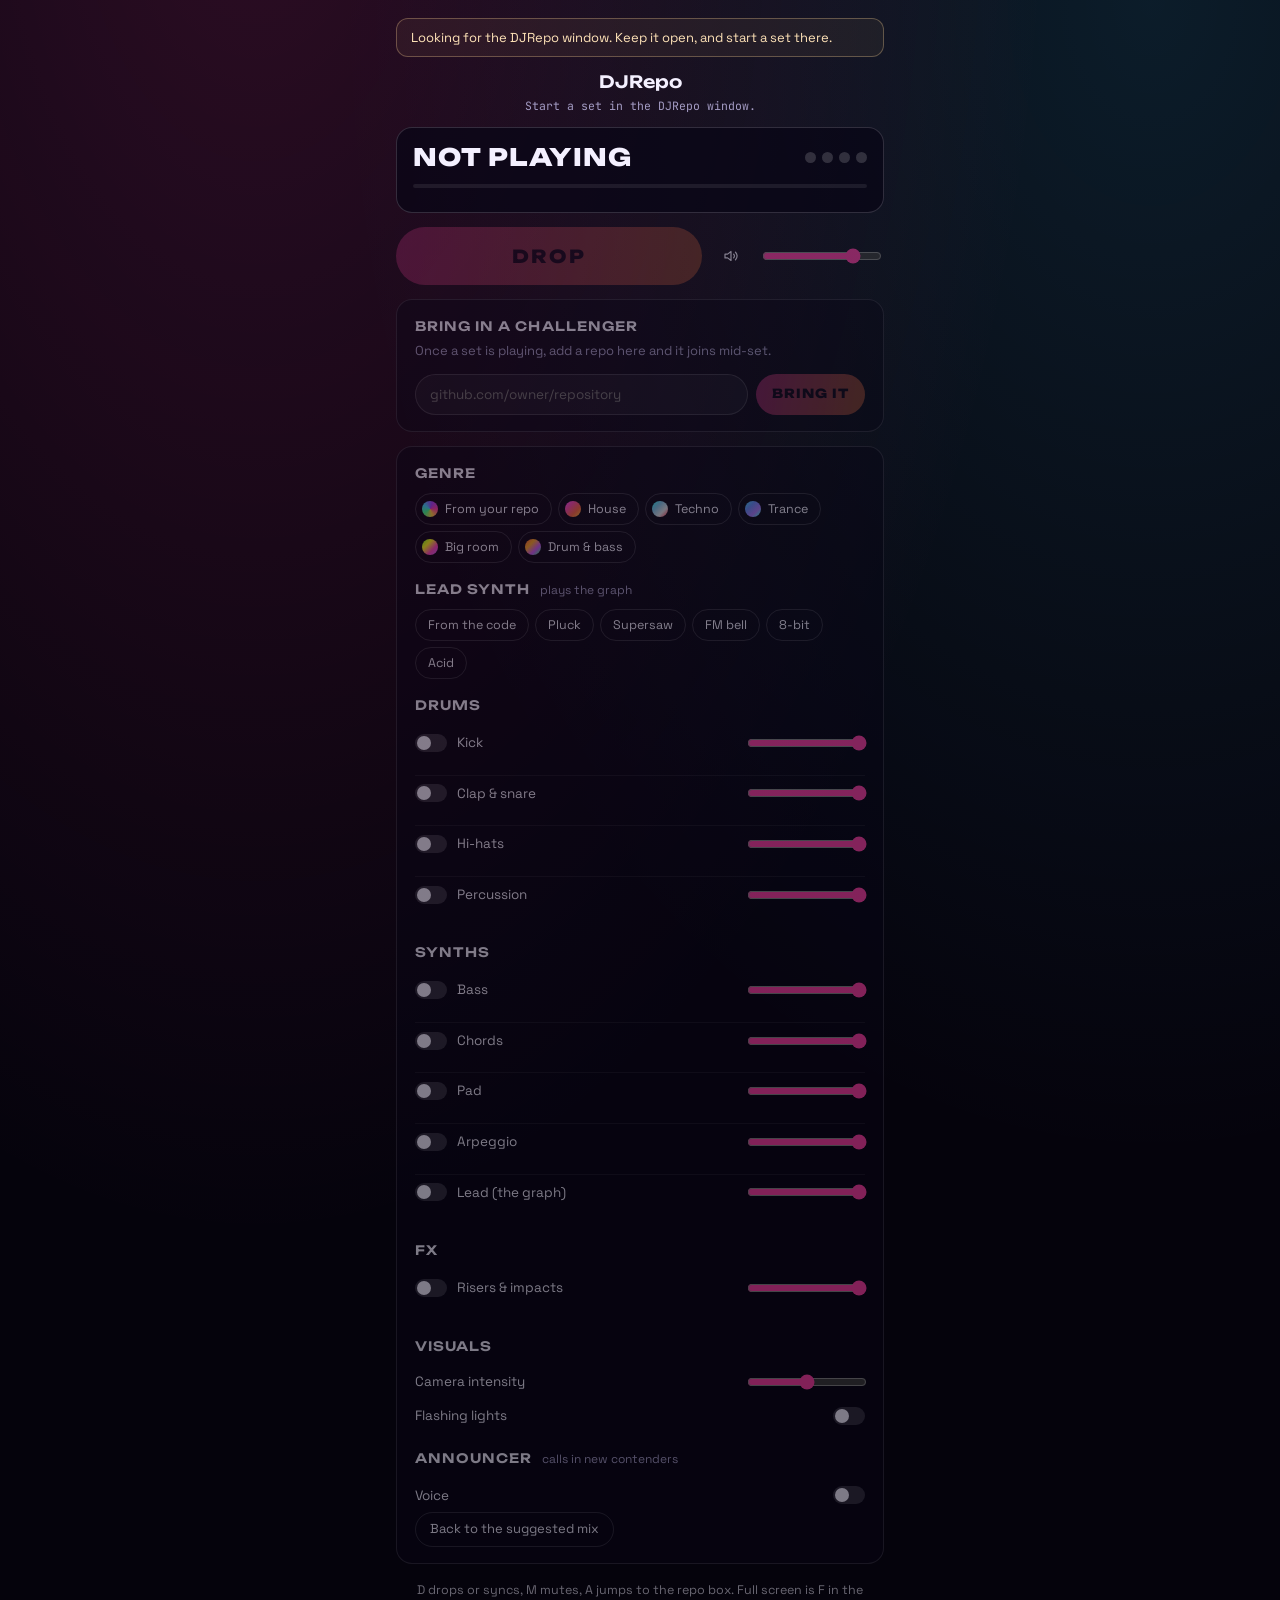
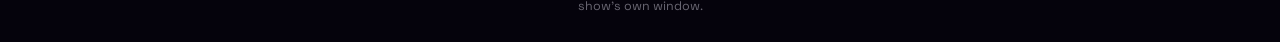
==== web/deck.html @ 8256590a "New contenders, a control deck, and a gig finder built on Meta's Muse Spark - Add a repo mid-set: th" ====
<!doctype html>
<html lang="en">
<head>
  <meta charset="utf-8">
  <meta name="viewport" content="width=device-width, initial-scale=1">
  <title>DJRepo controls</title>
  <link rel="icon" href="data:image/svg+xml,%3Csvg xmlns='http://www.w3.org/2000/svg' viewBox='0 0 32 32'%3E%3Ccircle cx='16' cy='16' r='14' fill='%2307030f'/%3E%3Ccircle cx='16' cy='16' r='9' fill='none' stroke='%23ff3fa4' stroke-width='2.5'/%3E%3Ccircle cx='16' cy='16' r='3' fill='%233fd2ff'/%3E%3C/svg%3E">
  <link rel="preconnect" href="https://fonts.googleapis.com">
  <link rel="preconnect" href="https://fonts.gstatic.com" crossorigin>
  <link href="https://fonts.googleapis.com/css2?family=JetBrains+Mono:wght@500&family=Space+Grotesk:wght@400;500;700&family=Unbounded:wght@600;800&display=swap" rel="stylesheet">
  <link rel="stylesheet" href="style.css">
  <link rel="stylesheet" href="deck.css">
</head>
<body class="deck">
  <main class="deck-main">
    <p id="d-offline" class="d-offline">Looking for the DJRepo window. Keep it open, and start a set there.</p>

    <header class="d-head">
      <div class="d-decks">
        <p id="d-name-a" class="d-name a">DJRepo</p>
        <div id="d-vs" class="d-vs" hidden>
          <span class="vs-tag">VS</span>
          <div class="meter"><span id="d-meter-a"></span></div>
        </div>
        <p id="d-name-b" class="d-name b" hidden></p>
      </div>
      <p id="d-mood" class="d-mood"></p>
    </header>

    <section class="d-now" aria-live="polite">
      <div class="d-now-row">
        <p id="d-section">Not playing</p>
        <div id="d-beats" aria-hidden="true"><span></span><span></span><span></span><span></span></div>
      </div>
      <div class="d-phrase" aria-hidden="true"><div id="d-phrase-fill"></div></div>
      <div class="d-now-row">
        <p id="d-soon"></p>
        <p id="d-bpm"></p>
      </div>
    </section>

    <div class="d-transport">
      <button id="d-drop" class="drop-button d-drop" type="button" title="D">Drop</button>
      <button id="d-sound" class="icon" type="button" aria-pressed="true" aria-label="Sound" title="Sound (M)">
        <svg viewBox="0 0 24 24" aria-hidden="true">
          <path d="M4 9.5h3.5L12 6v12l-4.5-3.5H4z"/>
          <path class="waves" d="M15.5 9.5a3.5 3.5 0 0 1 0 5M18 7a7 7 0 0 1 0 10"/>
          <path class="cross" d="M16 10l4 4M20 10l-4 4"/>
        </svg>
      </button>
      <input id="d-volume" type="range" min="0" max="1" step="0.01" value="0.8" aria-label="Volume">
    </div>

    <section class="d-card">
      <h2>Bring in a challenger</h2>
      <p id="d-add-note" class="add-note"></p>
      <form id="d-add-form" class="add-row" autocomplete="off">
        <label for="d-add-url" class="sr-only">GitHub repository</label>
        <input id="d-add-url" type="text" inputmode="url" placeholder="github.com/owner/repository" spellcheck="false" required>
        <button id="d-add-go" class="drop-button" type="submit">Bring it</button>
      </form>
      <div id="d-cooking" class="cooking d-cooking" role="status" hidden>
        <span class="flames" aria-hidden="true"><i></i><i></i><i></i></span>
        <span class="cooking-text">
          <span id="d-cooking-title" class="cooking-title">Claude is cooking</span>
          <span id="d-cooking-step" class="cooking-step"></span>
        </span>
        <button id="d-cooking-close" class="icon cooking-close" type="button" aria-label="Stop waiting for this repo" title="Stop">
          <svg viewBox="0 0 24 24" aria-hidden="true"><path d="M7 7l10 10M17 7L7 17"/></svg>
        </button>
      </div>
    </section>

    <section class="d-card mixer" aria-label="Mixer">
      <section>
        <h2>Genre</h2>
        <p id="d-genres-a-label" class="deck-label a" hidden></p>
        <div id="d-genres-a" class="chips" role="group" aria-label="Genre"></div>
        <p id="d-genres-b-label" class="deck-label b" hidden></p>
        <div id="d-genres-b" class="chips" role="group" aria-label="Second deck's genre" hidden></div>
      </section>
      <section id="d-mashup" hidden>
        <h2>Mashup <span>who brings what to the drop you make together</span></h2>
        <div id="d-mash-rows"></div>
      </section>
      <section>
        <h2>Lead synth <span>plays the graph</span></h2>
        <div id="d-leads" class="chips" role="group" aria-label="Lead synth"></div>
      </section>
      <section>
        <h2>Drums</h2>
        <div id="d-drums"></div>
      </section>
      <section>
        <h2>Synths</h2>
        <div id="d-synths"></div>
      </section>
      <section>
        <h2>FX</h2>
        <div id="d-fx"></div>
      </section>
      <section>
        <h2>Visuals</h2>
        <label class="visual-row" for="d-intensity">Camera intensity
          <input id="d-intensity" type="range" min="0" max="1" step="0.01">
        </label>
        <label class="visual-row"><span>Flashing lights</span><input id="d-flashes" class="switch" type="checkbox"></label>
      </section>
      <section>
        <h2>Announcer <span>calls in new contenders</span></h2>
        <label class="visual-row"><span>Voice</span><input id="d-announcer" class="switch" type="checkbox"></label>
      </section>
      <button id="d-reset" class="ghost" type="button">Back to the suggested mix</button>
    </section>

    <p class="hint">D drops or syncs, M mutes, A jumps to the repo box. Full screen is F in the show's own window.</p>
  </main>

  <script src="genres.js"></script>
  <script src="dj.js"></script>
  <script src="deck.js"></script>
</body>
</html>
---- web/style.css ----
:root {
  --bg: #05030c;
  --ink: #f4f0ff;
  --muted: #a49cc4;
  --line: rgba(244, 240, 255, 0.16);
  --panel: rgba(9, 6, 22, 0.74);
  --hot: #ff3fa4;
  --cool: #3fd2ff;
  --accent: var(--hot);
  --error: #ff9fb6;
  --warn-ink: #ffe3b8;
  --warn-line: rgba(255, 214, 150, 0.3);
  --display: Unbounded, 'Space Grotesk', system-ui, sans-serif;
  --sans: 'Space Grotesk', system-ui, -apple-system, 'Segoe UI', sans-serif;
  --mono: 'JetBrains Mono', ui-monospace, 'Cascadia Mono', Consolas, monospace;
  color-scheme: dark;
}

* { box-sizing: border-box; }

html, body {
  margin: 0;
  height: 100%;
  overflow: hidden;
  background: var(--bg);
  color: var(--ink);
  font-family: var(--sans);
  -webkit-font-smoothing: antialiased;
}

[hidden] { display: none !important; }

:focus-visible { outline: 2px solid var(--cool); outline-offset: 2px; }

.sr-only {
  position: absolute;
  width: 1px;
  height: 1px;
  overflow: hidden;
  clip: rect(0 0 0 0);
  white-space: nowrap;
}

#sky {
  position: fixed;
  inset: 0;
  width: 100%;
  height: 100%;
  display: block;
}

button { font: inherit; cursor: pointer; }

code {
  font-family: var(--mono);
  font-size: 0.9em;
  background: rgba(255, 255, 255, 0.08);
  padding: 2px 7px;
  border-radius: 6px;
  user-select: all;
}

/* ---- start & loading ---- */

.screen {
  position: fixed;
  inset: 0;
  display: flex;
  flex-direction: column;
  align-items: center;
  justify-content: center;
  padding: 24px 16px;
  text-align: center;
  overflow-y: auto;
  animation: arrive 0.6s cubic-bezier(0.2, 0.9, 0.3, 1.2) both;
}

@keyframes arrive {
  from { opacity: 0; transform: scale(0.96); }
  to { opacity: 1; transform: none; }
}

h1 {
  margin: 0 0 14px;
  font-family: var(--display);
  font-weight: 800;
  font-size: clamp(48px, 11vw, 104px);
  letter-spacing: -0.02em;
  line-height: 1;
  background: linear-gradient(100deg, var(--hot), #ffd23f 45%, var(--cool));
  -webkit-background-clip: text;
  background-clip: text;
  color: transparent;
  filter: drop-shadow(0 0 28px rgba(255, 63, 164, 0.45));
}

.lede {
  max-width: 32em;
  margin: 0 0 28px;
  color: var(--muted);
  font-size: 16px;
  line-height: 1.6;
  text-wrap: pretty;
}

#repo-form {
  display: flex;
  flex-direction: column;
  align-items: center;
  gap: 14px;
  width: min(780px, 100%);
}

.deck-inputs {
  display: flex;
  align-items: center;
  gap: 12px;
  width: 100%;
}

.vs-tag {
  flex-shrink: 0;
  font-family: var(--display);
  font-weight: 800;
  font-size: 15px;
  background: linear-gradient(100deg, var(--hot), var(--cool));
  -webkit-background-clip: text;
  background-clip: text;
  color: transparent;
}

#repo-url, #repo-url-b {
  flex: 1;
  min-width: 0;
  padding: 15px 20px;
  border-radius: 999px;
  border: 1px solid var(--line);
  background: rgba(255, 255, 255, 0.05);
  color: var(--ink);
  font: inherit;
  font-size: 15px;
  outline: none;
  transition: border-color 0.2s, box-shadow 0.2s;
}

#repo-url::placeholder, #repo-url-b::placeholder { color: rgba(244, 240, 255, 0.38); }

#repo-url:focus {
  border-color: var(--hot);
  box-shadow: 0 0 0 4px rgba(255, 63, 164, 0.15), 0 0 24px rgba(255, 63, 164, 0.25);
}

#repo-url-b:focus {
  border-color: var(--cool);
  box-shadow: 0 0 0 4px rgba(63, 210, 255, 0.15), 0 0 24px rgba(63, 210, 255, 0.25);
}

#go {
  min-width: 180px;
  padding: 14px 30px;
  border: 0;
  border-radius: 999px;
  background: linear-gradient(100deg, var(--hot), #ff7a3f);
  color: #12001a;
  font-family: var(--display);
  font-weight: 600;
  font-size: 14px;
  letter-spacing: 0.02em;
  box-shadow: 0 0 24px rgba(255, 63, 164, 0.4);
  transition: transform 0.15s, box-shadow 0.2s;
}

#go:hover { transform: scale(1.04); box-shadow: 0 0 34px rgba(255, 63, 164, 0.6); }
#go:active { transform: scale(0.97); }

.chip.pair { border-color: rgba(63, 210, 255, 0.35); }

.checks {
  display: flex;
  flex-wrap: wrap;
  justify-content: center;
  gap: 4px 22px;
  margin-top: 14px;
}

.check {
  display: flex;
  align-items: center;
  gap: 8px;
  color: var(--muted);
  font-size: 13px;
  cursor: pointer;
}

.check input { accent-color: var(--hot); margin: 0; }

.recent {
  display: flex;
  flex-wrap: wrap;
  justify-content: center;
  gap: 8px;
  max-width: 560px;
  margin-top: 18px;
}

.chip, .ghost {
  border: 1px solid var(--line);
  background: transparent;
  color: var(--ink);
  border-radius: 999px;
  padding: 6px 14px;
  font-size: 13px;
  transition: background 0.2s, border-color 0.2s;
}

.chip:hover, .ghost:hover {
  background: rgba(255, 255, 255, 0.08);
  border-color: rgba(244, 240, 255, 0.34);
}

.ghost[aria-expanded="true"] {
  border-color: var(--hot);
  background: rgba(255, 63, 164, 0.14);
}

.error {
  max-width: 36em;
  margin: 20px 0 0;
  color: var(--error);
  font-size: 14px;
  line-height: 1.55;
  white-space: pre-line;
  overflow-wrap: anywhere;
}

.notice {
  max-width: 36em;
  margin-top: 20px;
  padding: 12px 18px;
  border: 1px solid var(--warn-line);
  border-radius: 14px;
  background: rgba(255, 200, 120, 0.06);
  color: var(--warn-ink);
  font-size: 14px;
  line-height: 1.6;
}

.notice p { margin: 0; }
.notice p + p { margin-top: 6px; }

.hint {
  margin: 28px 0 0;
  color: rgba(244, 240, 255, 0.42);
  font-size: 12.5px;
}

/* the loading screen's equaliser */
.eq {
  display: flex;
  align-items: flex-end;
  gap: 7px;
  height: 90px;
  margin-bottom: 28px;
}

.eq span {
  width: 10px;
  height: 100%;
  border-radius: 3px;
  background: linear-gradient(to top, var(--hot), #ffd23f, var(--cool));
  box-shadow: 0 0 14px rgba(255, 63, 164, 0.5);
  transform-origin: bottom;
  animation: bounce 0.94s ease-in-out infinite;  /* 128 bpm */
}

.eq span:nth-child(2) { animation-delay: -0.12s; }
.eq span:nth-child(3) { animation-delay: -0.47s; }
.eq span:nth-child(4) { animation-delay: -0.24s; }
.eq span:nth-child(5) { animation-delay: -0.7s; }
.eq span:nth-child(6) { animation-delay: -0.35s; }
.eq span:nth-child(7) { animation-delay: -0.59s; }

@keyframes bounce {
  0%, 100% { transform: scaleY(0.18); }
  50% { transform: scaleY(1); }
}

#step {
  margin: 0;
  font-family: var(--display);
  font-weight: 600;
  font-size: 20px;
  line-height: 1.5;
  white-space: pre-line;
}

#log {
  width: min(640px, 100%);
  max-height: 9.6em;
  margin: 16px 0 0;
  overflow: hidden;
  color: rgba(244, 240, 255, 0.36);
  font: 11.5px/1.6 var(--mono);
  white-space: pre-wrap;
  overflow-wrap: anywhere;
  text-align: left;
  display: flex;
  flex-direction: column;
  justify-content: flex-end;
  mask-image: linear-gradient(to bottom, transparent, #000 45%);
}

/* ---- the show ---- */

#hud {
  position: fixed;
  inset: 0;
  pointer-events: none;
}

#hud > * { pointer-events: auto; }
#hud > .phrase { pointer-events: none; }

.fade { transition: opacity 1s ease; }

body.idle { cursor: none; }
body.idle .fade { opacity: 0; pointer-events: none; }

/* how far through the current phrase */
.phrase {
  position: absolute;
  top: 0;
  left: 0;
  right: 0;
  height: 3px;
  background: rgba(255, 255, 255, 0.06);
}

#phrase-fill {
  height: 100%;
  background: linear-gradient(90deg, var(--cool), var(--hot));
  box-shadow: 0 0 12px var(--hot);
  transform-origin: left;
  transform: scaleX(0);
}

.hud-top {
  position: absolute;
  top: 0;
  left: 0;
  right: 0;
  display: grid;
  grid-template-columns: 1fr auto 1fr;
  align-items: start;
  gap: 8px 16px;
  padding: 20px 22px;
}

.deck-a { grid-column: 1; grid-row: 1; min-width: 0; }
.deck-state { grid-column: 3; grid-row: 1; justify-self: end; }

/* a battle: deck A on the left, deck B on the right, the fight in the middle */
body.battle .deck-b { grid-column: 3; grid-row: 1; justify-self: end; min-width: 0; text-align: right; }
body.battle .vs { grid-column: 2; grid-row: 1; }
body.battle .deck-state { grid-column: 2; grid-row: 2; justify-self: center; align-items: center; text-align: center; }
body.battle #repo-name { color: #ffc2e2; }
body.battle #repo-name-b { color: #c2f0ff; }
body.battle .deck-a, body.battle .deck-b { transition: opacity 0.25s; }
body.battle[data-deck="1"] .deck-a, body.battle[data-deck="0"] .deck-b { opacity: 0.5; }
body.battle[data-deck="0"] #repo-name { text-shadow: 0 0 18px var(--hot); }
body.battle[data-deck="1"] #repo-name-b { text-shadow: 0 0 18px var(--cool); }

.vs { padding-top: 10px; }

.meter {
  position: relative;
  width: min(300px, 30vw);
  height: 10px;
  overflow: hidden;
  border-radius: 999px;
  background: linear-gradient(90deg, #1b8fb5, var(--cool));
  box-shadow: 0 0 16px rgba(63, 210, 255, 0.35);
}

#meter-a {
  position: absolute;
  inset: 0 auto 0 0;
  width: 50%;
  background: linear-gradient(90deg, #b51f6f, var(--hot));
  box-shadow: 0 0 16px var(--hot);
  transition: width 0.25s ease-out;
}

/* in sync, the two halves become one */
.vs.synced .meter { background: linear-gradient(90deg, var(--hot), #ffe066, var(--cool)); }
.vs.synced #meter-a { opacity: 0; }

#bpm {
  margin: 0;
  color: rgba(244, 240, 255, 0.6);
  font-family: var(--mono);
  font-size: 11px;
}

#repo-name {
  font-family: var(--display);
  font-weight: 600;
  font-size: 22px;
  color: var(--ink);
  text-decoration: none;
  overflow-wrap: break-word;
  text-shadow: 0 0 18px rgba(0, 0, 0, 0.8);
}

#repo-name:hover { text-decoration: underline; text-underline-offset: 4px; }

#mood {
  margin: 4px 0 0;
  color: var(--muted);
  font-family: var(--mono);
  font-size: 12px;
}

.deck-state {
  display: flex;
  flex-direction: column;
  align-items: flex-end;
  gap: 6px;
  flex-shrink: 0;
  text-align: right;
}

#section {
  margin: 0;
  font-family: var(--display);
  font-weight: 800;
  font-size: 24px;
  letter-spacing: 0.04em;
  text-transform: uppercase;
  color: var(--ink);
  text-shadow: 0 0 18px var(--section-glow, rgba(63, 210, 255, 0.6));
  transition: color 0.2s;
}

body[data-section="drop"] #section { color: #ffe066; --section-glow: rgba(255, 63, 164, 0.9); }
body[data-section="build"] #section { color: #ff9fd2; --section-glow: rgba(255, 63, 164, 0.7); }
body[data-section="break"] #section { color: #a9e8ff; }

#beats { display: flex; gap: 6px; }

#beats span {
  width: 9px;
  height: 9px;
  border-radius: 50%;
  background: rgba(255, 255, 255, 0.16);
  transition: background 0.08s, box-shadow 0.08s;
}

#beats span.on { background: var(--hot); box-shadow: 0 0 10px var(--hot); }
#beats span:first-child.on { background: #ffe066; box-shadow: 0 0 12px #ffe066; }

#countdown {
  margin: 0;
  color: var(--muted);
  font-family: var(--mono);
  font-size: 11.5px;
}

.panel {
  position: absolute;
  top: 120px;
  right: 22px;
  width: min(390px, calc(100% - 32px));
  padding: 16px 18px;
  border: 1px solid var(--line);
  border-radius: 16px;
  background: var(--panel);
  backdrop-filter: blur(14px);
  font-size: 13.5px;
  line-height: 1.6;
  z-index: 5;  /* above the caption */
  max-height: calc(100vh - 210px);
  overflow-y: auto;
}

.panel ul { margin: 0; padding-left: 18px; }
.panel li + li { margin-top: 8px; }

.panel.mixer {
  top: auto;
  right: auto;
  bottom: 74px;
  left: 50%;
  transform: translateX(-50%);
  width: min(480px, calc(100% - 32px));
  max-height: calc(100vh - 160px);
  overflow-y: auto;
}

.mixer section + section { margin-top: 16px; }

.mixer h2 {
  margin: 0 0 9px;
  font-family: var(--display);
  font-weight: 600;
  font-size: 13px;
  letter-spacing: 0.08em;
  text-transform: uppercase;
}

.mixer h2 span {
  margin-left: 6px;
  font-family: var(--sans);
  font-weight: 400;
  font-size: 12px;
  letter-spacing: 0;
  text-transform: none;
  color: var(--muted);
}

.chips {
  display: flex;
  flex-wrap: wrap;
  gap: 6px;
}

.genre-chip {
  display: inline-flex;
  align-items: center;
  gap: 7px;
  padding: 5px 12px;
  border: 1px solid var(--line);
  border-radius: 999px;
  background: transparent;
  color: var(--ink);
  font-size: 12.5px;
  transition: background 0.2s, border-color 0.2s;
}

.genre-chip:has(.swatch) { padding-left: 6px; }
.genre-chip:hover { background: rgba(255, 255, 255, 0.08); }

.genre-chip[aria-pressed="true"] {
  border-color: var(--hot);
  background: rgba(255, 63, 164, 0.16);
  box-shadow: 0 0 14px rgba(255, 63, 164, 0.25);
}

.swatch {
  width: 16px;
  height: 16px;
  border-radius: 50%;
}

.inst {
  display: grid;
  grid-template-columns: 1fr 120px;
  align-items: center;
  column-gap: 12px;
  padding: 7px 0;
  border-top: 1px solid rgba(244, 240, 255, 0.07);
}

.inst:first-child { border-top: 0; }

.inst-toggle {
  display: flex;
  align-items: center;
  gap: 10px;
  font-size: 13.5px;
  cursor: pointer;
}

.inst input[type=range], .visual-row input[type=range] {
  width: 100%;
  accent-color: var(--hot);
}

.inst.off .inst-name,
.inst.off input[type=range] { opacity: 0.45; }

.inst-sub {
  grid-column: 1 / -1;
  min-height: 1em;
  margin: 2px 0 0 42px;
  color: var(--muted);
  font-size: 12px;
}

.visual-row {
  display: grid;
  grid-template-columns: 1fr 120px;
  align-items: center;
  column-gap: 12px;
  padding: 6px 0;
  font-size: 13.5px;
}

.visual-row .switch { justify-self: end; }

.switch {
  appearance: none;
  -webkit-appearance: none;
  position: relative;
  flex-shrink: 0;
  width: 32px;
  height: 18px;
  margin: 0;
  border-radius: 999px;
  background: rgba(244, 240, 255, 0.18);
  cursor: pointer;
  transition: background 0.2s;
}

.switch::before {
  content: '';
  position: absolute;
  top: 2px;
  left: 2px;
  width: 14px;
  height: 14px;
  border-radius: 50%;
  background: var(--ink);
  transition: transform 0.2s;
}

.switch:checked { background: var(--hot); }
.switch:checked::before { transform: translateX(14px); background: #1a0012; }

#reset-mix { margin-top: 16px; }

.deck-label {
  margin: 10px 0 6px;
  font-family: var(--mono);
  font-size: 11.5px;
}

.deck-label:first-of-type { margin-top: 0; }
.deck-label.a { color: var(--hot); }
.deck-label.b { color: var(--cool); }

.mash-row {
  display: grid;
  grid-template-columns: 140px 1fr;
  align-items: center;
  gap: 10px;
  padding: 4px 0;
  font-size: 13px;
}

.mash-row .genre-chip[data-from="1"][aria-pressed="true"] {
  border-color: var(--cool);
  background: rgba(63, 210, 255, 0.16);
  box-shadow: 0 0 14px rgba(63, 210, 255, 0.25);
}

#reasons .about-head {
  list-style: none;
  margin: 12px 0 0 -18px;
  font-family: var(--display);
  font-size: 12px;
  letter-spacing: 0.06em;
  text-transform: uppercase;
}

#reasons .about-head:first-child { margin-top: 0; }

.with-icon {
  display: inline-flex;
  align-items: center;
  gap: 6px;
}

.with-icon svg {
  width: 15px;
  height: 15px;
  fill: none;
  stroke: currentColor;
  stroke-width: 1.7;
  stroke-linecap: round;
  stroke-linejoin: round;
}

#again .narrow { display: none; }

/* ---- a new contender ---- */

/* Claude is cooking: a repo on its way in, in a row of its own under the HUD */
.cooking {
  grid-column: 1 / -1;
  justify-self: center;
  display: flex;
  align-items: center;
  gap: 12px;
  max-width: 100%;
  padding: 8px 8px 8px 16px;
  border: 1px solid rgba(255, 170, 90, 0.45);
  border-radius: 999px;
  background: var(--panel);
  backdrop-filter: blur(10px);
  box-shadow: 0 0 calc(12px + 28px * var(--kick, 0)) rgba(255, 122, 63, 0.5);
  transform: scale(calc(1 + 0.03 * var(--kick, 0)));
  animation: arrive 0.5s cubic-bezier(0.2, 0.9, 0.3, 1.2) both;
}

.flames {
  display: flex;
  align-items: flex-end;
  gap: 2px;
  height: 22px;
  flex-shrink: 0;
}

.flames i {
  width: 7px;
  height: 18px;
  border-radius: 50% 50% 45% 45% / 65% 65% 35% 35%;
  background: radial-gradient(circle at 50% 75%, #fff6c2, #ffd23f 30%, #ff7a3f 60%, var(--hot));
  transform-origin: bottom;
  animation: flicker 0.42s ease-in-out infinite alternate;
}

.flames i:nth-child(2) { height: 22px; animation-delay: -0.21s; }
.flames i:nth-child(3) { animation-delay: -0.33s; }

@keyframes flicker {
  from { transform: scaleY(0.78) skewX(-4deg); opacity: 0.85; }
  to { transform: scaleY(1.08) skewX(5deg); opacity: 1; }
}

.cooking-text { min-width: 0; text-align: left; }

.cooking-title {
  display: block;
  font-family: var(--display);
  font-weight: 800;
  font-size: 15px;
  letter-spacing: 0.06em;
  text-transform: uppercase;
  background: linear-gradient(100deg, #ffd23f, #ff7a3f 25%, var(--hot) 50%, #ff7a3f 75%, #ffd23f);
  background-size: 200% 100%;
  -webkit-background-clip: text;
  background-clip: text;
  color: transparent;
  animation: sizzle 2.2s linear infinite;
}

@keyframes sizzle { to { background-position: -200% 0; } }

.cooking-step {
  display: block;
  max-width: 52ch;
  overflow: hidden;
  color: var(--muted);
  font-family: var(--mono);
  font-size: 11px;
  white-space: nowrap;
  text-overflow: ellipsis;
}

.cooking-close { width: 28px; height: 28px; color: var(--muted); }
.cooking-close svg { width: 15px; height: 15px; }

.cooking.burnt { border-color: rgba(255, 159, 182, 0.5); box-shadow: none; transform: none; }
.cooking.burnt .flames i { animation: none; filter: grayscale(1); opacity: 0.5; }
.cooking.burnt .cooking-title { animation: none; background: none; color: var(--error); }
.cooking.burnt .cooking-step { white-space: normal; }

/* the title card: slams in over the build-up, names the newcomer, and blows apart on the drop */
#hud > .contender { pointer-events: none; }

.contender {
  position: absolute;
  inset: 0;
  z-index: 4;
  display: flex;
  align-items: center;
  justify-content: center;
  padding: 0 16px;
  text-align: center;
}

.contender::before {
  content: '';
  position: absolute;
  inset: 15% 0;
  background: radial-gradient(ellipse at center, rgba(5, 3, 12, 0.8), rgba(5, 3, 12, 0) 68%);
  transition: opacity 0.4s;
}

.contender.blast::before { opacity: 0; }

.contender-inner {
  position: relative;
  max-width: 100%;
  transform: scale(calc(1 + 0.035 * var(--hit, 0)));
}

.contender-one {
  margin: 0;
  font-family: var(--display);
  font-weight: 800;
  font-size: clamp(30px, 7.4vw, 96px);
  line-height: 0.95;
  letter-spacing: -0.01em;
  text-transform: uppercase;
  color: #fff;
  text-shadow: -0.04em 0 rgba(255, 63, 164, 0.9), 0.04em 0 rgba(63, 210, 255, 0.9), 0 0 40px rgba(255, 63, 164, 0.5);
  opacity: 0;
}

.contender-two {
  margin: 0.2em 0 0;
  font-family: var(--display);
  font-weight: 800;
  font-size: clamp(20px, 4.6vw, 60px);
  line-height: 1;
  letter-spacing: 0.14em;
  text-transform: uppercase;
  background: linear-gradient(100deg, #ffe066, #ff7a3f 50%, var(--hot));
  -webkit-background-clip: text;
  background-clip: text;
  color: transparent;
  opacity: 0;
}

.contender-name {
  margin: 28px 0 0;
  font-family: var(--display);
  font-weight: 600;
  font-size: clamp(18px, 3vw, 36px);
  color: #c2f0ff;
  text-shadow: 0 0 24px var(--cool);
  overflow-wrap: anywhere;
  opacity: 0;
}

.contender-meta {
  margin: 10px 0 0;
  color: var(--muted);
  font-family: var(--mono);
  font-size: 12.5px;
  opacity: 0;
}

.contender.show .contender-one {
  animation: slam 0.55s cubic-bezier(0.2, 0.9, 0.3, 1.15) both, glitch 2.4s steps(1) 0.8s infinite;
}
.contender.show .contender-two { animation: slam 0.55s cubic-bezier(0.2, 0.9, 0.3, 1.15) 0.32s both; }
.contender.reveal .contender-name { animation: reveal 0.5s cubic-bezier(0.2, 0.9, 0.3, 1.2) both; }
.contender.reveal .contender-meta { animation: reveal 0.5s ease 0.15s both; }
.contender.blast .contender-inner { animation: blast 0.6s cubic-bezier(0.5, 0, 0.9, 0.4) forwards; }

@keyframes slam {
  0% { opacity: 0; transform: scale(2.6); }
  60% { opacity: 1; transform: scale(0.96); }
  100% { opacity: 1; transform: none; }
}

@keyframes glitch {
  0%, 84%, 100% { opacity: 1; transform: none; }
  86% { opacity: 1; transform: translate(-4px, 1px) skewX(-8deg); }
  90% { opacity: 1; transform: translate(5px, -1px); }
  94% { opacity: 1; transform: translate(-1px, 0); }
}

@keyframes reveal {
  from { opacity: 0; transform: translateY(14px) scale(0.92); }
  to { opacity: 1; transform: none; }
}

@keyframes blast {
  to { opacity: 0; transform: scale(1.9); }
}

/* bringing a repo in */
.add-panel h2 {
  margin: 0 0 4px;
  font-family: var(--display);
  font-weight: 600;
  font-size: 13px;
  letter-spacing: 0.08em;
  text-transform: uppercase;
}

.add-note { margin: 0 0 12px; color: var(--muted); font-size: 13px; }

.add-row { display: flex; gap: 8px; }

#add-url {
  flex: 1;
  min-width: 0;
  padding: 9px 14px;
  border: 1px solid var(--line);
  border-radius: 999px;
  background: rgba(255, 255, 255, 0.05);
  color: var(--ink);
  font: inherit;
  font-size: 13.5px;
  outline: none;
}

#add-url::placeholder { color: rgba(244, 240, 255, 0.38); }
#add-url:focus { border-color: var(--cool); box-shadow: 0 0 0 3px rgba(63, 210, 255, 0.15); }
#add-go:disabled { opacity: 0.45; cursor: default; box-shadow: none; }

/* ---- finding a gig ---- */

.go-row { display: flex; flex-wrap: wrap; align-items: center; justify-content: center; gap: 10px; }
.gig-button { padding: 12px 20px; font-size: 13.5px; }
.gig-button svg { width: 17px; height: 17px; }

.gigs {
  position: fixed;
  inset: 0;
  display: grid;
  grid-template-columns: minmax(340px, 440px) 1fr;
  background: var(--bg);
  animation: arrive 0.5s cubic-bezier(0.2, 0.9, 0.3, 1.2) both;
}

.gig-panel {
  display: flex;
  flex-direction: column;
  gap: 14px;
  min-height: 0;
  padding: 16px 18px 28px;
  overflow-y: auto;
  border-right: 1px solid var(--line);
  background: rgba(9, 6, 22, 0.96);
  font-size: 13.5px;
  line-height: 1.55;
}

.gig-head { display: flex; align-items: center; justify-content: space-between; gap: 10px; }

.gig-head h2 {
  margin: 0;
  font-family: var(--display);
  font-weight: 800;
  font-size: 20px;
  background: linear-gradient(100deg, var(--hot), #ffd23f 60%, var(--cool));
  -webkit-background-clip: text;
  background-clip: text;
  color: transparent;
}

.gig-lede { margin: 0; color: var(--muted); }
.gig-lede b { color: var(--ink); font-weight: 500; overflow-wrap: anywhere; }
.gigs .notice { margin: 0; max-width: none; font-size: 13px; }

.gig-search { display: flex; flex-wrap: wrap; gap: 8px; }

.gigs input[type=text], .gigs input[type=email], .gigs select, .gigs textarea {
  min-width: 0;
  padding: 9px 13px;
  border: 1px solid var(--line);
  border-radius: 10px;
  background: rgba(255, 255, 255, 0.05);
  color: var(--ink);
  font: inherit;
  font-size: 13.5px;
  outline: none;
}

.gigs select { border-radius: 999px; }
.gigs select option { background: #120c24; }
.gigs input:focus, .gigs select:focus, .gigs textarea:focus { border-color: var(--cool); box-shadow: 0 0 0 3px rgba(63, 210, 255, 0.15); }
.gigs input::placeholder, .gigs textarea::placeholder { color: rgba(244, 240, 255, 0.38); }
#gig-city { flex: 1 1 160px; border-radius: 999px; }

.gig-me {
  padding: 10px 14px;
  border: 1px solid var(--line);
  border-radius: 14px;
}

.gig-me summary, .draft-sources summary {
  cursor: pointer;
  font-family: var(--display);
  font-weight: 600;
  font-size: 12.5px;
  letter-spacing: 0.06em;
  text-transform: uppercase;
}

.gig-me summary span { margin-left: 6px; color: var(--muted); font-family: var(--sans); font-weight: 400; font-size: 12px; letter-spacing: 0; text-transform: none; }
.gig-me label:not(.check), .draft label { display: grid; gap: 4px; margin-top: 10px; color: var(--muted); font-size: 12px; }
.gig-me .check { margin-top: 10px; justify-content: flex-start; }
.gigs textarea { resize: vertical; line-height: 1.5; }

.gig-status { margin: 0; color: var(--muted); font-size: 12.5px; }

.gig-list { display: flex; flex-direction: column; gap: 6px; }

.gig-item {
  display: grid;
  gap: 2px;
  padding: 10px 12px;
  border: 1px solid var(--line);
  border-radius: 12px;
  background: transparent;
  color: var(--ink);
  text-align: left;
  transition: background 0.15s, border-color 0.15s;
}

.gig-item:hover { background: rgba(255, 255, 255, 0.05); }
.gig-item[aria-pressed="true"] { border-color: var(--hot); background: rgba(255, 63, 164, 0.1); }
.gig-when { color: #ffe066; font-family: var(--mono); font-size: 11px; letter-spacing: 0.06em; text-transform: uppercase; }
.gig-what { font-weight: 500; font-size: 14px; }
.gig-where { color: var(--muted); font-size: 12px; }

.gig-detail {
  display: flex;
  flex-direction: column;
  gap: 8px;
  padding: 14px;
  border: 1px solid rgba(255, 63, 164, 0.4);
  border-radius: 16px;
  background: rgba(255, 63, 164, 0.05);
  scroll-margin: 12px;
}

#gig-image { width: 100%; aspect-ratio: 16 / 9; object-fit: cover; border-radius: 10px; }
.gig-detail h3 { margin: 0; font-family: var(--display); font-weight: 600; font-size: 17px; line-height: 1.3; }
.gig-facts, .gig-more { margin: 0; color: var(--muted); font-size: 12.5px; }
.gig-link { color: var(--cool); font-size: 12.5px; }

.draft-working { justify-self: start; width: fit-content; max-width: 100%; margin-top: 4px; }
.draft-error { padding: 10px 12px; border: 1px solid rgba(255, 159, 182, 0.4); border-radius: 12px; color: var(--error); }
.draft-error p { margin: 0 0 8px; }
.draft-error p:only-child { margin: 0; }

.draft { display: flex; flex-direction: column; gap: 2px; }
.draft-who { margin: 4px 0 0; color: var(--muted); font-size: 12.5px; }
.draft-who a, .draft-sources a { color: var(--cool); overflow-wrap: anywhere; }
.draft-how { color: var(--warn-ink); }
.draft-maybe { display: flex; flex-wrap: wrap; gap: 6px; margin-top: 6px; padding: 8px 10px; border: 1px dashed var(--warn-line); border-radius: 10px; }
.draft-maybe p { flex-basis: 100%; margin: 0; color: var(--warn-ink); font-size: 12.5px; }
.draft label { color: var(--ink); }

.clip {
  margin-top: 10px;
  padding: 10px 12px;
  border: 1px solid var(--line);
  border-radius: 12px;
}

.clip-genre, .clip-note { margin: 0; font-size: 12.5px; }
.clip-note { color: var(--muted); font-family: var(--mono); font-size: 11px; }
#clip-player { width: 100%; height: 36px; margin: 8px 0 4px; }

.send-row { display: flex; flex-wrap: wrap; align-items: center; gap: 8px; margin-top: 12px; }
.send-row a { text-decoration: none; }
.send { padding: 10px 20px; font-size: 13px; }
.send-note { margin: 6px 0 0; color: var(--muted); font-size: 12px; }
.draft-sources { margin-top: 10px; }
.draft-sources ul { margin: 8px 0 0; padding-left: 18px; font-size: 12.5px; }

.gig-map { min-height: 0; background: #0b0816; }

.gig-pin {
  display: grid;
  place-items: center;
  width: 26px;
  height: 26px;
  border: 2px solid #fff;
  border-radius: 50%;
  background: radial-gradient(circle, var(--hot), #b51f6f);
  box-shadow: 0 0 16px var(--hot);
  color: #fff;
  font: 700 11px var(--sans);
  transition: transform 0.15s;
}

.gig-pin.on { background: radial-gradient(circle, #ffe066, #ff7a3f); box-shadow: 0 0 22px #ffe066; color: #1a0012; transform: scale(1.3); }

.gigs .leaflet-container { background: #0b0816; font-family: var(--sans); }
/* OpenStreetMap's light tiles, turned into a night map */
.gigs .leaflet-tile-pane { filter: invert(1) hue-rotate(200deg) brightness(0.8) contrast(1.1) saturate(0.6); }
.gigs .leaflet-bar a { background: #150f2a; color: var(--ink); border-color: var(--line); }
.gigs .leaflet-control-attribution { background: rgba(9, 6, 22, 0.8); color: var(--muted); }
.gigs .leaflet-control-attribution a { color: var(--cool); }

@media (max-width: 760px) {
  .gigs { grid-template-columns: 1fr; grid-template-rows: 38vh 1fr; }
  .gig-map { grid-row: 1; }
  .gig-panel { grid-row: 2; border-right: 0; border-top: 1px solid var(--line); }
}

/* with the controls in their own window, this one is all show */
body.remote .controls,
body.remote .panel { display: none !important; }

/* now playing */
#caption {
  position: absolute;
  left: 50%;
  bottom: 84px;
  transform: translateX(-50%);
  width: min(760px, calc(100% - 32px));
  text-align: center;
  pointer-events: none;
  text-shadow: 0 2px 16px rgba(0, 0, 0, 0.9);
  transition: opacity 0.18s ease, bottom 1s ease;
}

#caption.fading { opacity: 0; }
body.idle #caption { bottom: 40px; }

#caption-tag {
  margin: 0 0 6px;
  color: var(--cool);
  font-family: var(--mono);
  font-size: 11px;
  letter-spacing: 0.18em;
  text-transform: uppercase;
}

body[data-section="drop"] #caption-tag { color: #ffe066; }
body.battle #caption[data-deck="0"] #caption-tag { color: var(--hot); }
body.battle #caption[data-deck="1"] #caption-tag { color: var(--cool); }

#caption-msg {
  margin: 0 0 6px;
  font-family: var(--display);
  font-weight: 600;
  font-size: clamp(17px, 2.4vw, 26px);
  line-height: 1.25;
  color: var(--ink);
  overflow-wrap: anywhere;
}

#caption-meta {
  margin: 0;
  color: var(--muted);
  font-family: var(--mono);
  font-size: 11.5px;
}

.controls {
  position: absolute;
  bottom: 18px;
  left: 50%;
  transform: translateX(-50%);
  display: flex;
  align-items: center;
  gap: 8px;
  padding: 6px 8px;
  border: 1px solid var(--line);
  border-radius: 999px;
  background: var(--panel);
  backdrop-filter: blur(10px);
  white-space: nowrap;
}

.drop-button {
  padding: 7px 16px;
  border: 0;
  border-radius: 999px;
  background: linear-gradient(100deg, var(--hot), #ff7a3f);
  color: #12001a;
  font-family: var(--display);
  font-weight: 800;
  font-size: 12.5px;
  letter-spacing: 0.08em;
  text-transform: uppercase;
  transition: transform 0.12s, box-shadow 0.2s;
}

.drop-button:hover { box-shadow: 0 0 20px rgba(255, 63, 164, 0.6); }
.drop-button:active { transform: scale(0.94); }
.drop-button.armed { animation: armed 0.4s ease-in-out 4; }

@keyframes armed {
  50% { box-shadow: 0 0 28px #ffe066; transform: scale(1.08); }
}

.icon {
  width: 34px;
  height: 34px;
  display: grid;
  place-items: center;
  border: 0;
  border-radius: 50%;
  background: transparent;
  color: var(--ink);
}

.icon:hover { background: rgba(255, 255, 255, 0.08); }

.icon svg {
  width: 18px;
  height: 18px;
  fill: none;
  stroke: currentColor;
  stroke-width: 1.6;
  stroke-linecap: round;
  stroke-linejoin: round;
}

#sound .cross { display: none; }
#sound.muted .cross { display: inline; }
#sound.muted .waves { display: none; }

#volume {
  width: 90px;
  accent-color: var(--hot);
}

@media (max-width: 600px) {
  #volume { display: none; }
  #again .wide { display: none; }
  #again .narrow { display: inline; }
  .inst, .visual-row { grid-template-columns: 1fr 96px; }
  .hud-top { padding: 16px; }
  #repo-name { font-size: 17px; }
  #section { font-size: 18px; }
  .panel { top: 130px; right: 16px; }
  #caption { bottom: 78px; }
  .controls { gap: 4px; }
  .controls .ghost { padding: 6px 10px; }
  .controls .icon { width: 30px; height: 30px; }
  .drop-button { padding: 7px 12px; }
  #mixer-toggle svg { display: none; }
  #add .wide { display: none; }
  #pop-out { display: none; }  /* a phone has no second window to put it in */
  .cooking-step { max-width: 60vw; }
  .deck-inputs { flex-direction: column; }
  #repo-url, #repo-url-b { width: 100%; }
  body.battle .hud-top { grid-template-columns: 1fr 1fr; }
  body.battle .deck-b { grid-column: 2; }
  body.battle .vs { grid-column: 1 / -1; grid-row: 2; justify-self: center; padding-top: 0; }
  body.battle .deck-state { grid-column: 1 / -1; grid-row: 3; }
  .meter { width: 60vw; }
  .mash-row { grid-template-columns: 1fr; gap: 4px; }
}

@media (prefers-reduced-motion: reduce) {
  .eq span { animation-duration: 3s; }
  .screen { animation: none; }
  .drop-button.armed { animation: none; }
  .cooking { animation: none; transform: none; }
  .flames i, .cooking-title { animation: none; }
  .contender-inner { transform: none; }
  .contender.show .contender-one,
  .contender.show .contender-two,
  .contender.reveal .contender-name,
  .contender.reveal .contender-meta { animation: fade-in 0.4s ease both; }
  .contender.blast .contender-inner { animation: fade-out 0.4s ease forwards; }
}

@keyframes fade-in { from { opacity: 0; } to { opacity: 1; } }
@keyframes fade-out { to { opacity: 0; } }
---- web/deck.css ----
/* The control deck: DJRepo's controls in a window of their own. Builds on style.css. */

html, body.deck { height: auto; min-height: 100%; overflow: auto; }

body.deck {
  background:
    radial-gradient(ellipse at 20% -10%, rgba(255, 63, 164, 0.16), transparent 55%),
    radial-gradient(ellipse at 90% 0%, rgba(63, 210, 255, 0.12), transparent 50%),
    var(--bg);
}

.deck-main {
  display: flex;
  flex-direction: column;
  gap: 14px;
  width: min(520px, 100%);
  margin: 0 auto;
  padding: 18px 16px 28px;
}

.d-offline {
  margin: 0;
  padding: 10px 14px;
  border: 1px solid var(--warn-line);
  border-radius: 12px;
  background: rgba(255, 200, 120, 0.06);
  color: var(--warn-ink);
  font-size: 13px;
}

body.deck.idle-show .d-card,
body.deck.idle-show .d-transport { opacity: 0.5; pointer-events: none; }

.d-head { text-align: center; }

.d-decks {
  display: flex;
  align-items: center;
  justify-content: center;
  gap: 12px;
  min-width: 0;
}

.d-name {
  margin: 0;
  min-width: 0;
  font-family: var(--display);
  font-weight: 600;
  font-size: 17px;
  overflow-wrap: break-word;
}

body.deck.battle .d-name.a { color: #ffc2e2; }
body.deck.battle .d-name.b { color: #c2f0ff; }
body.deck.battle[data-deck="1"] .d-name.a,
body.deck.battle[data-deck="0"] .d-name.b { opacity: 0.5; }

.d-vs { display: flex; flex-direction: column; align-items: center; gap: 6px; flex-shrink: 0; }
.d-vs .meter { width: 110px; height: 8px; }

#d-meter-a {
  position: absolute;
  inset: 0 auto 0 0;
  width: 50%;
  background: linear-gradient(90deg, #b51f6f, var(--hot));
  transition: width 0.25s ease-out;
}

.d-mood { margin: 6px 0 0; color: var(--muted); font-family: var(--mono); font-size: 11.5px; }

.d-now {
  padding: 14px 16px;
  border: 1px solid var(--line);
  border-radius: 16px;
  background: var(--panel);
}

.d-now-row { display: flex; align-items: center; justify-content: space-between; gap: 12px; }

#d-section {
  margin: 0;
  font-family: var(--display);
  font-weight: 800;
  font-size: 24px;
  letter-spacing: 0.04em;
  text-transform: uppercase;
}

body.deck[data-section="drop"] #d-section { color: #ffe066; text-shadow: 0 0 18px rgba(255, 63, 164, 0.8); }
body.deck[data-section="build"] #d-section { color: #ff9fd2; }
body.deck[data-section="break"] #d-section { color: #a9e8ff; }

#d-beats { display: flex; gap: 6px; }
#d-beats span { width: 11px; height: 11px; border-radius: 50%; background: rgba(255, 255, 255, 0.16); }
#d-beats span.on { background: var(--hot); box-shadow: 0 0 10px var(--hot); }
#d-beats span:first-child.on { background: #ffe066; box-shadow: 0 0 12px #ffe066; }

.d-phrase { height: 4px; margin: 12px 0 10px; border-radius: 4px; background: rgba(255, 255, 255, 0.08); overflow: hidden; }

#d-phrase-fill {
  height: 100%;
  background: linear-gradient(90deg, var(--cool), var(--hot));
  transform-origin: left;
  transform: scaleX(0);
}

#d-soon, #d-bpm { margin: 0; color: var(--muted); font-family: var(--mono); font-size: 12px; }

.d-transport { display: flex; align-items: center; gap: 12px; }

.d-drop {
  flex: 1;
  padding: 18px 20px;
  font-size: 18px;
  letter-spacing: 0.12em;
}

.d-drop:disabled { opacity: 0.4; cursor: default; }

#d-sound .cross { display: none; }
#d-sound.muted .cross { display: inline; }
#d-sound.muted .waves { display: none; }
#d-volume { width: 120px; accent-color: var(--hot); }

.d-card {
  padding: 16px 18px;
  border: 1px solid var(--line);
  border-radius: 16px;
  background: var(--panel);
  font-size: 13.5px;
  line-height: 1.6;
}

.d-card > h2 {
  margin: 0 0 4px;
  font-family: var(--display);
  font-weight: 600;
  font-size: 13px;
  letter-spacing: 0.08em;
  text-transform: uppercase;
}

#d-add-url {
  flex: 1;
  min-width: 0;
  padding: 9px 14px;
  border: 1px solid var(--line);
  border-radius: 999px;
  background: rgba(255, 255, 255, 0.05);
  color: var(--ink);
  font: inherit;
  font-size: 13.5px;
  outline: none;
}

#d-add-url:focus { border-color: var(--cool); box-shadow: 0 0 0 3px rgba(63, 210, 255, 0.15); }
#d-add-go:disabled { opacity: 0.45; cursor: default; box-shadow: none; }

.d-cooking { margin-top: 12px; justify-self: auto; width: fit-content; max-width: 100%; }

.deck .hint { margin: 4px 0 0; text-align: center; }
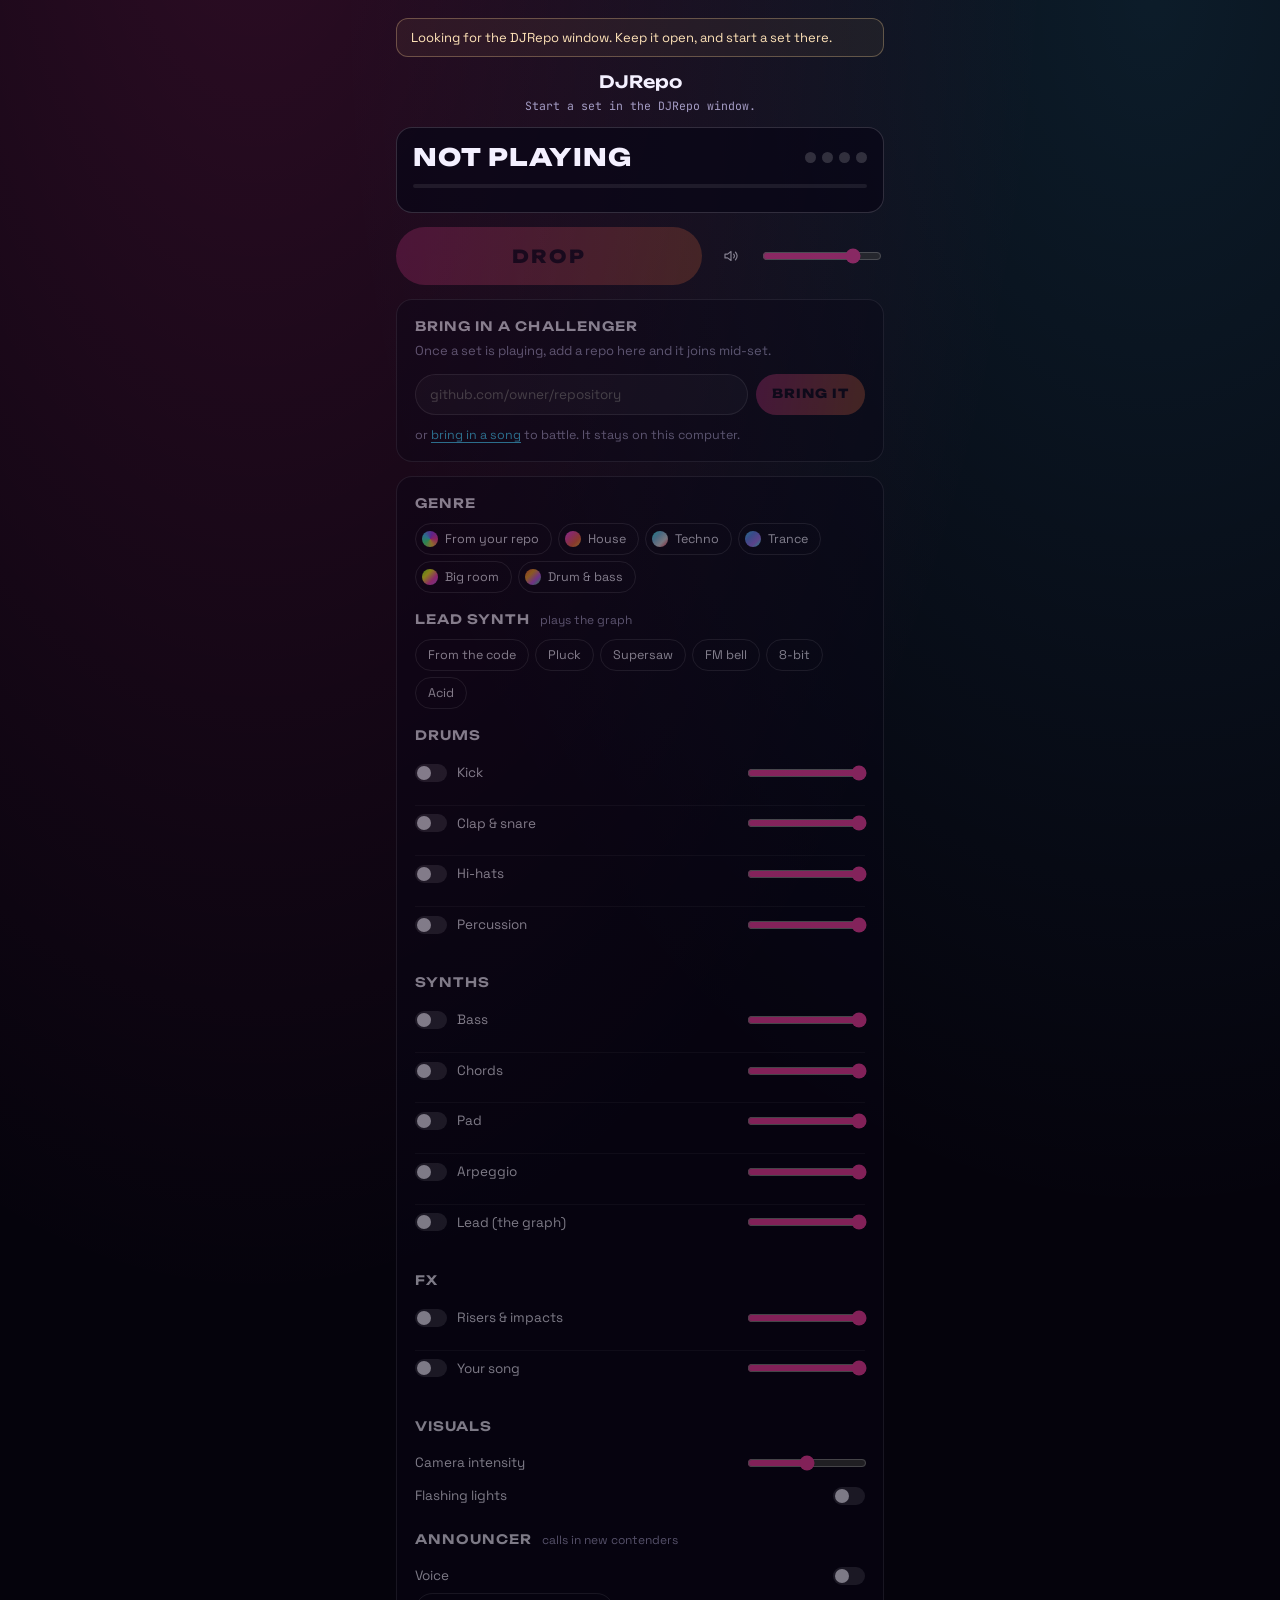
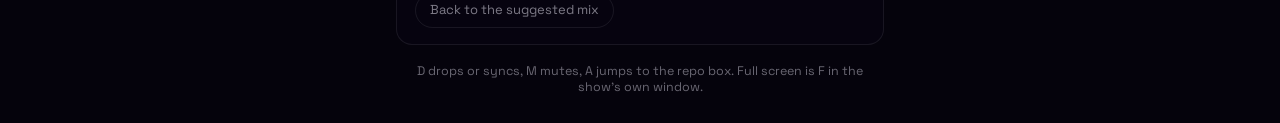
==== commit 07ea0b79: "Battle a song: your code against an MP3, with a graph of its own - Drop in an audio file instead of " ====
--- a/web/deck.html
+++ b/web/deck.html
@@ -59,10 +59,12 @@
         <input id="d-add-url" type="text" inputmode="url" placeholder="github.com/owner/repository" spellcheck="false" required>
         <button id="d-add-go" class="drop-button" type="submit">Bring it</button>
       </form>
+      <p class="add-or">or <label class="file-link">bring in a song<input id="d-add-song" type="file" accept="audio/*,.mp3,.wav,.m4a,.aac,.ogg,.opus,.flac,.aif,.aiff" hidden></label>
+        to battle. It stays on this computer.</p>
       <div id="d-cooking" class="cooking d-cooking" role="status" hidden>
         <span class="flames" aria-hidden="true"><i></i><i></i><i></i></span>
         <span class="cooking-text">
-          <span id="d-cooking-title" class="cooking-title">Claude is cooking</span>
+          <span id="d-cooking-title" class="cooking-title">Meta is cooking</span>
           <span id="d-cooking-step" class="cooking-step"></span>
         </span>
         <button id="d-cooking-close" class="icon cooking-close" type="button" aria-label="Stop waiting for this repo" title="Stop">
@@ -82,6 +84,7 @@
       <section id="d-mashup" hidden>
         <h2>Mashup <span>who brings what to the drop you make together</span></h2>
         <div id="d-mash-rows"></div>
+        <p id="d-mash-song" class="mash-song" hidden></p>
       </section>
       <section>
         <h2>Lead synth <span>plays the graph</span></h2>
--- a/web/style.css
+++ b/web/style.css
@@ -685,7 +685,7 @@
 
 /* ---- a new contender ---- */
 
-/* Claude is cooking: a repo on its way in, in a row of its own under the HUD */
+/* Meta is cooking: a repo on its way in, in a row of its own under the HUD */
 .cooking {
   grid-column: 1 / -1;
   justify-self: center;
@@ -907,6 +907,54 @@
 /* ---- finding a gig ---- */
 
 .go-row { display: flex; flex-wrap: wrap; align-items: center; justify-content: center; gap: 10px; }
+
+/* a song for the second deck */
+.song-pick {
+  flex-shrink: 0;
+  padding: 13px 16px;
+  border: 1px dashed rgba(63, 210, 255, 0.5);
+  border-radius: 999px;
+  color: #c2f0ff;
+  font-size: 13.5px;
+  white-space: nowrap;
+  cursor: pointer;
+  transition: background 0.2s, border-color 0.2s;
+}
+
+.song-pick:hover, .song-pick:focus-within { background: rgba(63, 210, 255, 0.1); border-color: var(--cool); }
+
+.song-chip {
+  flex: 1;
+  min-width: 0;
+  display: flex;
+  align-items: center;
+  justify-content: space-between;
+  gap: 8px;
+  padding: 9px 10px 9px 20px;
+  border: 1px solid var(--cool);
+  border-radius: 999px;
+  background: rgba(63, 210, 255, 0.1);
+  box-shadow: 0 0 20px rgba(63, 210, 255, 0.2);
+}
+
+#song-name { overflow: hidden; color: #c2f0ff; font-weight: 500; white-space: nowrap; text-overflow: ellipsis; }
+
+#song-clear {
+  width: 28px;
+  height: 28px;
+  flex-shrink: 0;
+  border: 0;
+  border-radius: 50%;
+  background: rgba(255, 255, 255, 0.08);
+  color: var(--ink);
+  font-size: 16px;
+  line-height: 1;
+}
+
+.add-or { margin: 10px 0 0; color: var(--muted); font-size: 12.5px; }
+.file-link { color: var(--cool); text-decoration: underline; text-underline-offset: 3px; cursor: pointer; }
+.file-link:focus-within { outline: 2px solid var(--cool); outline-offset: 2px; }
+.mash-song { margin: 0; color: var(--muted); font-size: 13px; }
 .gig-button { padding: 12px 20px; font-size: 13.5px; }
 .gig-button svg { width: 17px; height: 17px; }
 
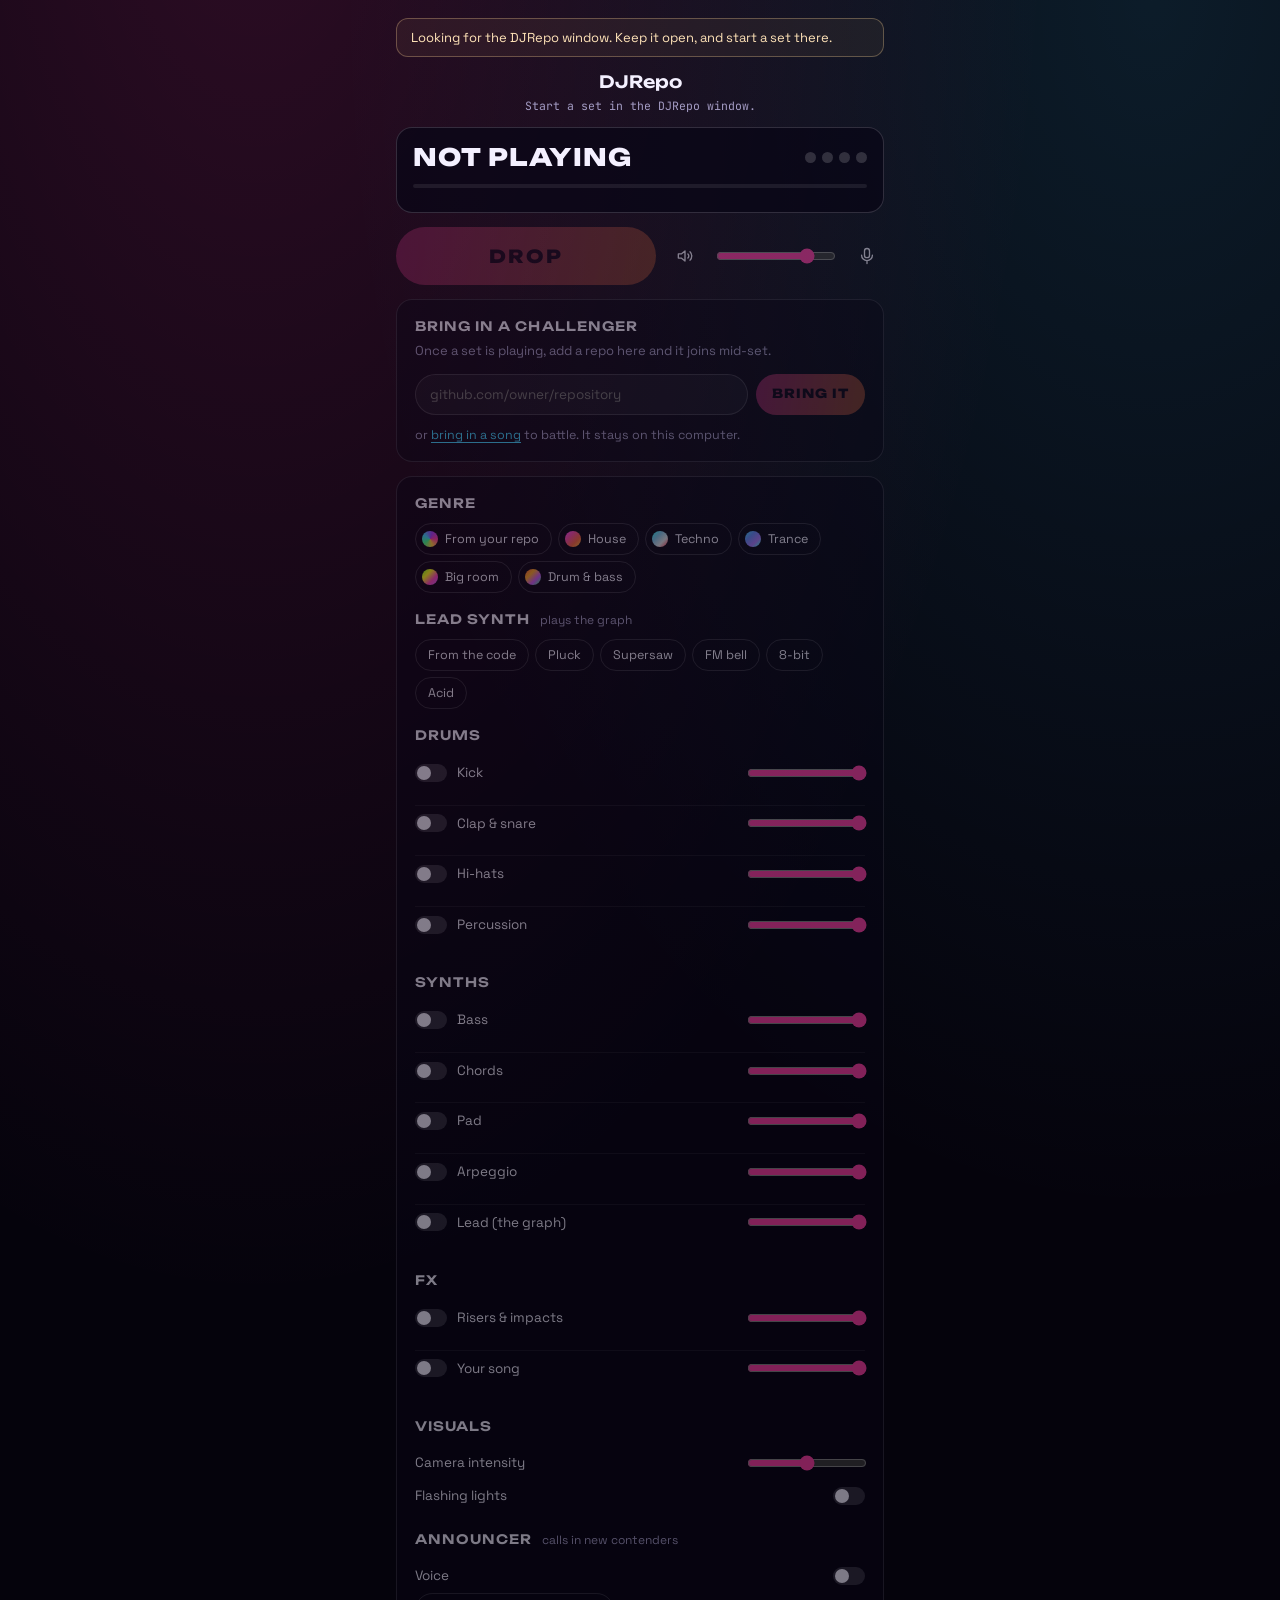
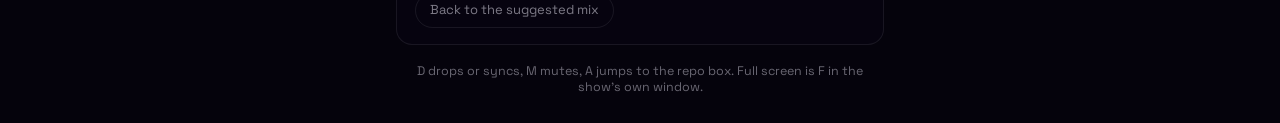
==== commit 44066f24: "Voice commands with Meta's Muse Voice Transcribe Hold V (or the mic button) and say "drop it", "tech" ====
--- a/web/deck.html
+++ b/web/deck.html
@@ -49,6 +49,9 @@
         </svg>
       </button>
       <input id="d-volume" type="range" min="0" max="1" step="0.01" value="0.8" aria-label="Volume">
+      <button id="d-voice" class="icon" type="button" aria-label="Voice command: hold to talk (V)" title="Hold to talk (V)">
+        <svg viewBox="0 0 24 24" aria-hidden="true"><rect x="9" y="3" width="6" height="11" rx="3"/><path d="M5.5 11a6.5 6.5 0 0 0 13 0M12 17.5V21"/></svg>
+      </button>
     </div>
 
     <section class="d-card">
@@ -121,6 +124,7 @@
 
   <script src="genres.js"></script>
   <script src="dj.js"></script>
+  <script src="voice.js"></script>
   <script src="deck.js"></script>
 </body>
 </html>
--- a/web/style.css
+++ b/web/style.css
@@ -1136,6 +1136,42 @@
   .gig-map { grid-row: 1; }
   .gig-panel { grid-row: 2; border-right: 0; border-top: 1px solid var(--line); }
 }
+
+/* voice commands: what Muse Voice Transcribe heard, and what it did */
+#hud > .heard { pointer-events: none; }
+
+.heard {
+  position: absolute;
+  left: 50%;
+  bottom: 160px;
+  z-index: 4;
+  display: flex;
+  align-items: center;
+  gap: 10px;
+  max-width: calc(100% - 32px);
+  padding: 10px 18px;
+  border: 1px solid rgba(77, 148, 255, 0.6);
+  border-radius: 999px;
+  background: var(--panel);
+  backdrop-filter: blur(10px);
+  box-shadow: 0 0 26px rgba(8, 102, 255, 0.35);
+  font-size: 15px;
+  transform: translateX(-50%);
+  animation: heard-in 0.25s ease-out both;
+}
+
+@keyframes heard-in { from { opacity: 0; transform: translate(-50%, 8px); } to { opacity: 1; transform: translate(-50%, 0); } }
+
+.heard-dot { width: 10px; height: 10px; flex-shrink: 0; border-radius: 50%; background: #4d94ff; }
+.heard.listening .heard-dot { background: #ff4d6d; animation: mic-pulse 0.9s ease-in-out infinite; }
+.heard.thinking .heard-dot { animation: mic-pulse 0.5s ease-in-out infinite; }
+.heard.error { border-color: rgba(255, 159, 182, 0.5); box-shadow: none; }
+.heard.error .heard-dot { background: var(--error); }
+#heard-text { overflow: hidden; white-space: nowrap; text-overflow: ellipsis; }
+
+@keyframes mic-pulse { 50% { transform: scale(1.5); opacity: 0.55; } }
+
+#voice.on, #d-voice.on { background: rgba(255, 77, 109, 0.25); color: #ff8fa3; box-shadow: 0 0 14px rgba(255, 77, 109, 0.5); }
 
 /* with the controls in their own window, this one is all show */
 body.remote .controls,
@@ -1274,6 +1310,8 @@
   #mixer-toggle svg { display: none; }
   #add .wide { display: none; }
   #pop-out { display: none; }  /* a phone has no second window to put it in */
+  #voice { display: none; }  /* nor room for the mic; voice commands are for the decks */
+  .heard { bottom: 140px; font-size: 13.5px; }
   .cooking-step { max-width: 60vw; }
   .deck-inputs { flex-direction: column; }
   #repo-url, #repo-url-b { width: 100%; }
--- a/web/deck.css
+++ b/web/deck.css
@@ -117,6 +117,7 @@
 
 .d-drop:disabled { opacity: 0.4; cursor: default; }
 
+#d-voice svg, #d-sound svg { width: 20px; height: 20px; fill: none; stroke: currentColor; stroke-width: 1.6; stroke-linecap: round; stroke-linejoin: round; }
 #d-sound .cross { display: none; }
 #d-sound.muted .cross { display: inline; }
 #d-sound.muted .waves { display: none; }
